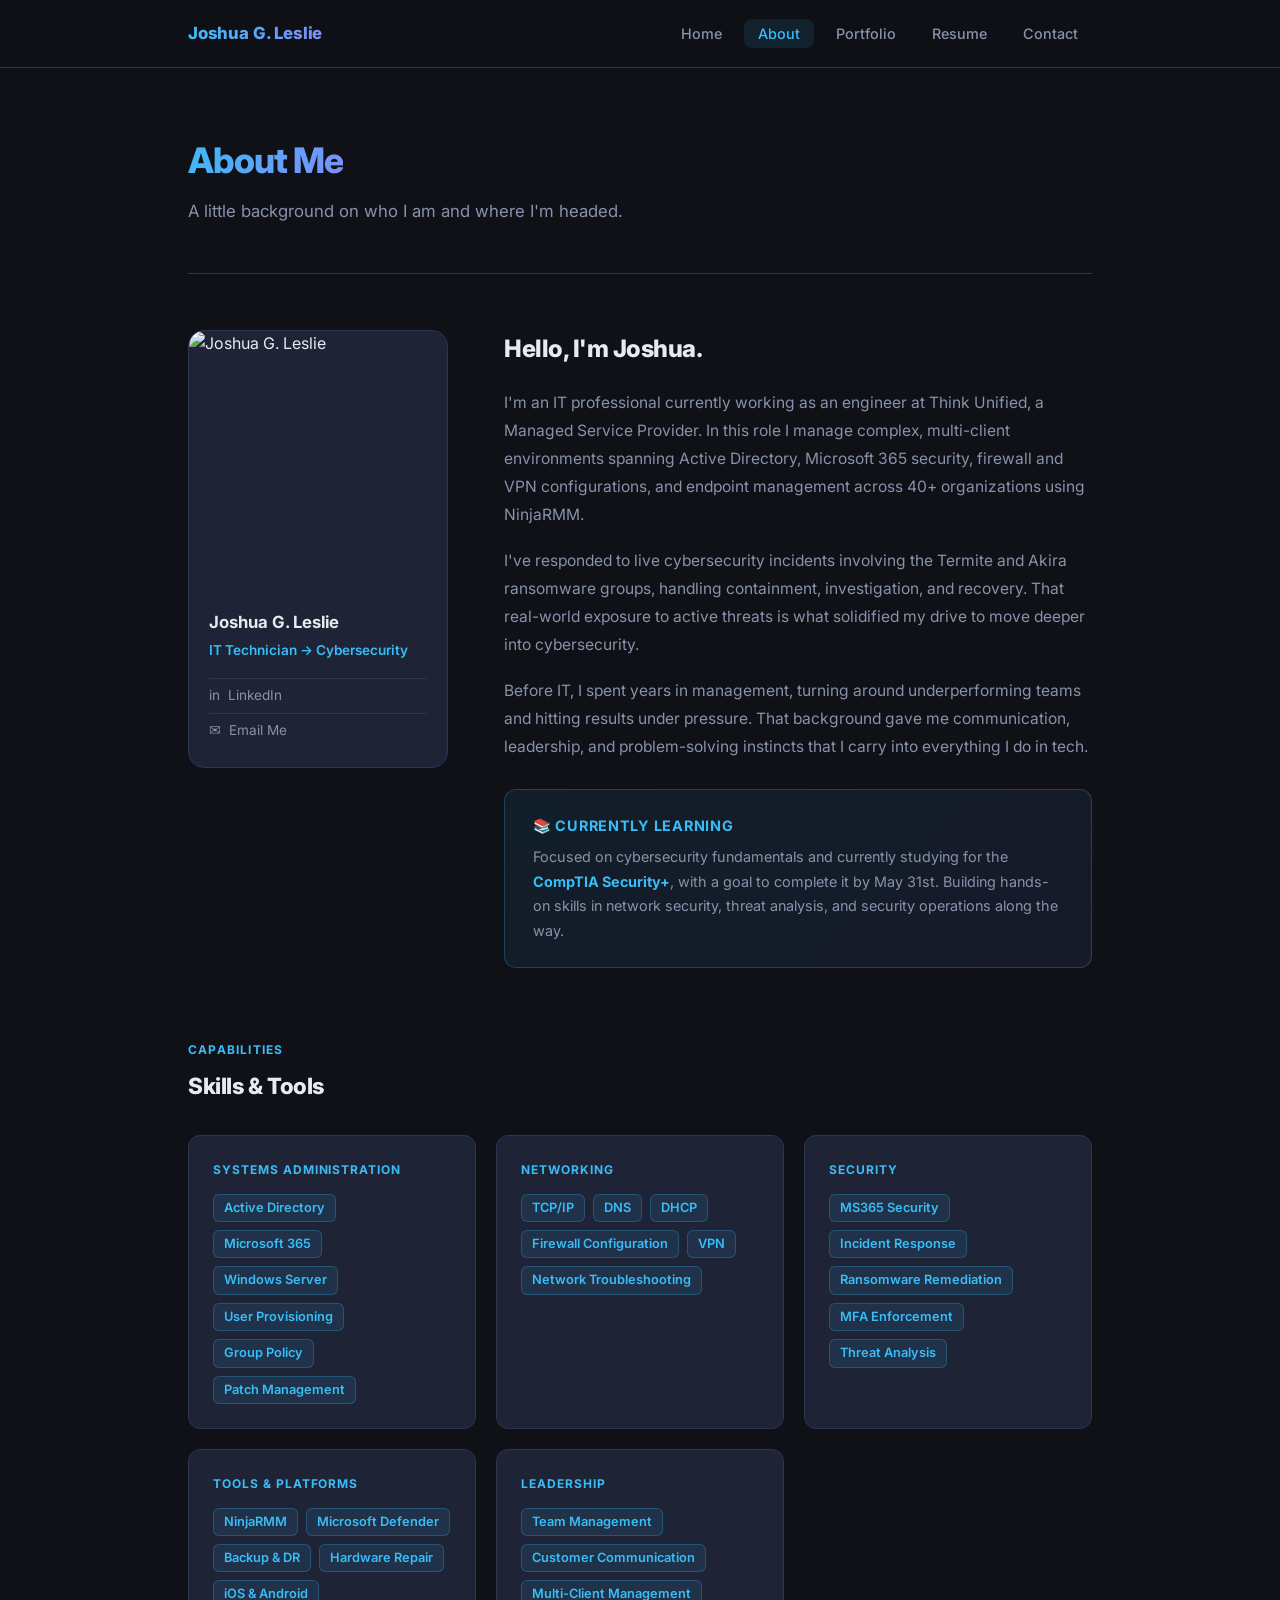
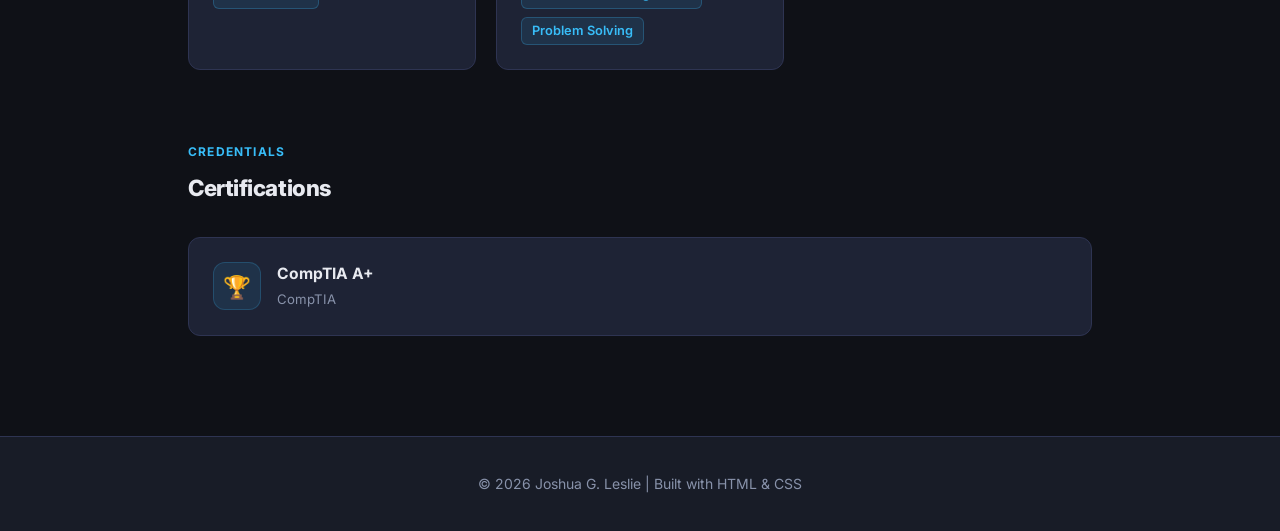
==== about.html @ e8332c3a "Add files via upload" ====
<!DOCTYPE html>
<html lang="en">
<head>
  <meta charset="UTF-8" />
  <meta name="viewport" content="width=device-width, initial-scale=1.0" />
  <title>About | Joshua G. Leslie</title>
  <link rel="stylesheet" href="style.css" />
  <style>
    /* ============================================
       ABOUT PAGE STYLES
       ============================================ */

    .about-grid {
      display: grid;
      grid-template-columns: 260px 1fr;
      gap: 56px;
      align-items: start;
      margin-bottom: 72px;
    }

    /* --- Profile card --- */
    .profile-card {
      background: var(--surface);
      border: 1px solid var(--border);
      border-radius: 16px;
      overflow: hidden;
      position: sticky;
      top: calc(var(--nav-height) + 24px);
    }

    .profile-card img {
      width: 100%;
      aspect-ratio: 1 / 1;
      object-fit: cover;
    }

    .profile-card-body {
      padding: 20px;
    }

    .profile-card-body h2 {
      font-size: 1.05rem;
      font-weight: 700;
      margin-bottom: 4px;
    }

    .profile-card-body .title {
      font-size: 0.85rem;
      color: var(--accent);
      font-weight: 600;
      margin-bottom: 16px;
    }

    .profile-social a {
      display: flex;
      align-items: center;
      gap: 8px;
      font-size: 0.85rem;
      color: var(--text-muted);
      padding: 6px 0;
      transition: color 0.2s;
      border-top: 1px solid var(--border);
    }

    .profile-social a:hover { color: var(--accent); }

    /* --- Bio section --- */
    .bio h2 {
      font-size: 1.5rem;
      font-weight: 800;
      letter-spacing: -0.02em;
      margin-bottom: 20px;
    }

    .bio p {
      color: var(--text-muted);
      margin-bottom: 18px;
      line-height: 1.8;
      font-size: 0.975rem;
    }

    /* --- Learning banner --- */
    .learning-banner {
      background: linear-gradient(135deg, rgba(56, 189, 248, 0.08) 0%, rgba(129, 140, 248, 0.08) 100%);
      border: 1px solid rgba(56, 189, 248, 0.25);
      border-radius: 12px;
      padding: 24px 28px;
      margin-top: 28px;
    }

    .learning-banner h3 {
      font-size: 0.9rem;
      font-weight: 700;
      color: var(--accent);
      margin-bottom: 8px;
      text-transform: uppercase;
      letter-spacing: 0.05em;
    }

    .learning-banner p {
      color: var(--text-muted);
      font-size: 0.9rem;
      margin: 0;
      line-height: 1.7;
    }

    /* --- Skills section --- */
    .skills-section {
      margin-bottom: 72px;
    }

    .skills-section-header {
      margin-bottom: 32px;
    }

    .skills-section-header h2 {
      font-size: 1.4rem;
      font-weight: 800;
      letter-spacing: -0.02em;
    }

    .skills-grid {
      display: grid;
      grid-template-columns: repeat(auto-fit, minmax(220px, 1fr));
      gap: 20px;
    }

    .skill-group {
      background: var(--surface);
      border: 1px solid var(--border);
      border-radius: var(--radius);
      padding: 24px;
      transition: border-color 0.2s;
    }

    .skill-group:hover {
      border-color: rgba(56, 189, 248, 0.4);
    }

    .skill-group h3 {
      font-size: 0.75rem;
      font-weight: 700;
      text-transform: uppercase;
      letter-spacing: 0.08em;
      color: var(--accent);
      margin-bottom: 14px;
    }

    .skill-tags {
      display: flex;
      flex-wrap: wrap;
      gap: 8px;
    }

    @media (max-width: 768px) {
      .about-grid {
        grid-template-columns: 1fr;
        gap: 36px;
      }
      .profile-card {
        position: static;
        max-width: 280px;
        margin: 0 auto;
      }
    }
  </style>
</head>
<body>

  <!-- ===== Navigation ===== -->
  <nav>
    <div class="nav-inner">
      <a href="index.html" class="nav-logo">Joshua G. Leslie</a>
      <button class="nav-toggle" aria-label="Toggle menu">
        <span></span><span></span><span></span>
      </button>
      <ul class="nav-links">
        <li><a href="index.html">Home</a></li>
        <li><a href="about.html" class="active">About</a></li>
        <li><a href="portfolio.html">Portfolio</a></li>
        <li><a href="resume.html">Resume</a></li>
        <li><a href="contact.html">Contact</a></li>
      </ul>
    </div>
  </nav>

  <main>
    <div class="container">

      <div class="page-header">
        <h1>About Me</h1>
        <p>A little background on who I am and where I'm headed.</p>
      </div>

      <div class="about-grid">

        <!-- Profile Card -->
        <aside>
          <div class="profile-card">
            <img src="images/profile.jpg" alt="Joshua G. Leslie" />
            <div class="profile-card-body">
              <h2>Joshua G. Leslie</h2>
              <div class="title">IT Technician → Cybersecurity</div>
              <div class="profile-social">
                <a href="https://www.linkedin.com/in/joshua-leslie-5a64512b7/" target="_blank" rel="noopener">
                  <span>in</span> LinkedIn
                </a>
                <a href="mailto:Joshualeslie2024@gmail.com">
                  <span>&#9993;</span> Email Me
                </a>
              </div>
            </div>
          </div>
        </aside>

        <!-- Bio -->
        <div class="bio">
          <h2>Hello, I'm Joshua.</h2>
          <p>
            I'm an IT professional currently working as an engineer at Think Unified,
            a Managed Service Provider. In this role I manage complex, multi-client
            environments spanning Active Directory, Microsoft 365 security, firewall
            and VPN configurations, and endpoint management across 40+ organizations
            using NinjaRMM.
          </p>
          <p>
            I've responded to live cybersecurity incidents involving the Termite and
            Akira ransomware groups, handling containment, investigation, and recovery.
            That real-world exposure to active threats is what solidified my drive to
            move deeper into cybersecurity.
          </p>
          <p>
            Before IT, I spent years in management, turning around underperforming
            teams and hitting results under pressure. That background gave me
            communication, leadership, and problem-solving instincts that I carry
            into everything I do in tech.
          </p>

          <div class="learning-banner">
            <h3>&#128218; Currently Learning</h3>
            <p>
              Focused on cybersecurity fundamentals and currently studying for the
              <strong style="color:var(--accent);">CompTIA Security+</strong>,
              with a goal to complete it by May 31st. Building hands-on skills in
              network security, threat analysis, and security operations along the way.
            </p>
          </div>
        </div>

      </div>

      <!-- Skills -->
      <div class="skills-section">
        <div class="skills-section-header">
          <p class="section-label" style="font-size:0.75rem; font-weight:700; letter-spacing:0.1em; text-transform:uppercase; color:var(--accent); margin-bottom:8px;">Capabilities</p>
          <h2>Skills &amp; Tools</h2>
        </div>
        <div class="skills-grid">
          <div class="skill-group">
            <h3>Systems Administration</h3>
            <div class="skill-tags">
              <span class="tag">Active Directory</span>
              <span class="tag">Microsoft 365</span>
              <span class="tag">Windows Server</span>
              <span class="tag">User Provisioning</span>
              <span class="tag">Group Policy</span>
              <span class="tag">Patch Management</span>
            </div>
          </div>
          <div class="skill-group">
            <h3>Networking</h3>
            <div class="skill-tags">
              <span class="tag">TCP/IP</span>
              <span class="tag">DNS</span>
              <span class="tag">DHCP</span>
              <span class="tag">Firewall Configuration</span>
              <span class="tag">VPN</span>
              <span class="tag">Network Troubleshooting</span>
            </div>
          </div>
          <div class="skill-group">
            <h3>Security</h3>
            <div class="skill-tags">
              <span class="tag">MS365 Security</span>
              <span class="tag">Incident Response</span>
              <span class="tag">Ransomware Remediation</span>
              <span class="tag">MFA Enforcement</span>
              <span class="tag">Threat Analysis</span>
            </div>
          </div>
          <div class="skill-group">
            <h3>Tools &amp; Platforms</h3>
            <div class="skill-tags">
              <span class="tag">NinjaRMM</span>
              <span class="tag">Microsoft Defender</span>
              <span class="tag">Backup &amp; DR</span>
              <span class="tag">Hardware Repair</span>
              <span class="tag">iOS &amp; Android</span>
            </div>
          </div>
          <div class="skill-group">
            <h3>Leadership</h3>
            <div class="skill-tags">
              <span class="tag">Team Management</span>
              <span class="tag">Customer Communication</span>
              <span class="tag">Multi-Client Management</span>
              <span class="tag">Problem Solving</span>
            </div>
          </div>
        </div>
      </div>

      <!-- Certifications -->
      <div class="skills-section">
        <div class="skills-section-header">
          <p class="section-label" style="font-size:0.75rem; font-weight:700; letter-spacing:0.1em; text-transform:uppercase; color:var(--accent); margin-bottom:8px;">Credentials</p>
          <h2>Certifications</h2>
        </div>
        <div class="skills-grid">

          <!-- CompTIA A+ -->
          <div class="skill-group" style="display:flex; align-items:center; gap:16px;">
            <div style="width:48px; height:48px; border-radius:12px; background:rgba(56,189,248,0.1); border:1px solid rgba(56,189,248,0.2); display:flex; align-items:center; justify-content:center; font-size:1.4rem; flex-shrink:0;">&#127942;</div>
            <div>
              <div style="font-weight:700; font-size:0.975rem;">CompTIA A+</div>
              <div style="font-size:0.825rem; color:var(--text-muted); margin-top:2px;">CompTIA</div>
            </div>
          </div>

          <!-- Add more certifications here as you earn them - copy the block above -->

        </div>
      </div>

    </div>
  </main>

  <footer>
    <p>&copy; 2026 Joshua G. Leslie | Built with HTML &amp; CSS</p>
  </footer>

  <script src="nav.js"></script>
</body>
</html>
---- style.css ----
/* ============================================
   style.css — Shared styles for all pages
   ============================================ */

/* --- Google Fonts --- */
@import url('https://fonts.googleapis.com/css2?family=Inter:wght@400;500;600;700;800&display=swap');

/* --- CSS Variables --- */
:root {
  --bg:           #0f1117;
  --bg-secondary: #181c27;
  --surface:      #1e2335;
  --surface-2:    #252a3d;
  --border:       #2e3452;
  --text:         #e8eaf0;
  --text-muted:   #8892aa;
  --accent:       #38bdf8;
  --accent-dark:  #0ea5e9;
  --accent-glow:  rgba(56, 189, 248, 0.25);
  --gradient:     linear-gradient(135deg, #38bdf8 0%, #818cf8 100%);
  --nav-height:   68px;
  --radius:       12px;
  --shadow:       0 4px 24px rgba(0, 0, 0, 0.4);
  --shadow-lg:    0 8px 40px rgba(0, 0, 0, 0.5);
}

/* --- Reset & Base --- */
*, *::before, *::after {
  box-sizing: border-box;
  margin: 0;
  padding: 0;
}

html { scroll-behavior: smooth; }

body {
  font-family: 'Inter', -apple-system, BlinkMacSystemFont, sans-serif;
  background-color: var(--bg);
  color: var(--text);
  line-height: 1.6;
  font-size: 16px;
}

a {
  color: var(--accent);
  text-decoration: none;
  transition: color 0.2s;
}

a:hover { color: #7dd3fc; text-decoration: none; }

img { max-width: 100%; display: block; }

/* --- Layout --- */
.container {
  max-width: 960px;
  margin: 0 auto;
  padding: 0 28px;
}

/* ============================================
   NAVIGATION
   ============================================ */
nav {
  height: var(--nav-height);
  position: sticky;
  top: 0;
  z-index: 100;
  background: rgba(15, 17, 23, 0.75);
  backdrop-filter: blur(16px);
  -webkit-backdrop-filter: blur(16px);
  border-bottom: 1px solid var(--border);
}

.nav-inner {
  max-width: 960px;
  margin: 0 auto;
  padding: 0 28px;
  height: 100%;
  display: flex;
  align-items: center;
  justify-content: space-between;
}

.nav-logo {
  font-weight: 800;
  font-size: 1.05rem;
  background: var(--gradient);
  -webkit-background-clip: text;
  -webkit-text-fill-color: transparent;
  background-clip: text;
  text-decoration: none;
  letter-spacing: -0.01em;
}

.nav-links {
  list-style: none;
  display: flex;
  gap: 8px;
}

.nav-links a {
  color: var(--text-muted);
  font-size: 0.9rem;
  font-weight: 500;
  text-decoration: none;
  padding: 6px 14px;
  border-radius: 8px;
  transition: all 0.2s;
}

.nav-links a:hover {
  color: var(--text);
  background-color: var(--surface);
}

.nav-links a.active {
  color: var(--accent);
  background-color: rgba(56, 189, 248, 0.1);
}

.nav-toggle {
  display: none;
  background: none;
  border: none;
  cursor: pointer;
  flex-direction: column;
  gap: 5px;
  padding: 4px;
}

.nav-toggle span {
  display: block;
  width: 24px;
  height: 2px;
  background-color: var(--text);
  transition: all 0.3s;
  border-radius: 2px;
}

/* ============================================
   PAGE HEADER (inner pages)
   ============================================ */
.page-header {
  padding: 64px 0 48px;
  border-bottom: 1px solid var(--border);
  margin-bottom: 56px;
}

.page-header h1 {
  font-size: 2.2rem;
  font-weight: 800;
  letter-spacing: -0.03em;
  margin-bottom: 10px;
  background: var(--gradient);
  -webkit-background-clip: text;
  -webkit-text-fill-color: transparent;
  background-clip: text;
  display: inline-block;
}

.page-header p {
  color: var(--text-muted);
  font-size: 1.05rem;
}

/* ============================================
   BUTTONS
   ============================================ */
.btn {
  display: inline-flex;
  align-items: center;
  gap: 8px;
  padding: 12px 26px;
  border-radius: 10px;
  font-size: 0.95rem;
  font-weight: 600;
  cursor: pointer;
  transition: all 0.25s;
  text-decoration: none;
  font-family: inherit;
  border: none;
}

.btn-primary {
  background: var(--gradient);
  color: #fff;
  box-shadow: 0 0 20px var(--accent-glow);
}

.btn-primary:hover {
  transform: translateY(-2px);
  box-shadow: 0 0 32px rgba(56, 189, 248, 0.45);
  color: #fff;
}

.btn-outline {
  background: transparent;
  color: var(--accent);
  border: 1.5px solid var(--border);
}

.btn-outline:hover {
  border-color: var(--accent);
  background: rgba(56, 189, 248, 0.08);
  transform: translateY(-2px);
  color: var(--accent);
}

/* ============================================
   CARDS (shared across pages)
   ============================================ */
.card {
  background: var(--surface);
  border: 1px solid var(--border);
  border-radius: var(--radius);
  transition: all 0.25s;
}

.card:hover {
  border-color: var(--accent);
  box-shadow: 0 0 0 1px var(--accent), var(--shadow);
  transform: translateY(-3px);
}

/* ============================================
   TAGS / BADGES
   ============================================ */
.tag {
  background: rgba(56, 189, 248, 0.1);
  color: var(--accent);
  border: 1px solid rgba(56, 189, 248, 0.25);
  border-radius: 6px;
  padding: 3px 10px;
  font-size: 0.8rem;
  font-weight: 600;
}

/* ============================================
   FOOTER
   ============================================ */
footer {
  border-top: 1px solid var(--border);
  padding: 36px 28px;
  text-align: center;
  color: var(--text-muted);
  font-size: 0.875rem;
  margin-top: 100px;
  background: var(--bg-secondary);
}

footer a {
  color: var(--text-muted);
  transition: color 0.2s;
}

footer a:hover { color: var(--accent); }

/* ============================================
   RESPONSIVE
   ============================================ */
@media (max-width: 640px) {
  .nav-toggle { display: flex; }

  .nav-links {
    display: none;
    position: absolute;
    top: var(--nav-height);
    left: 0;
    right: 0;
    background: var(--bg-secondary);
    border-bottom: 1px solid var(--border);
    flex-direction: column;
    gap: 0;
    padding: 8px 12px 16px;
  }

  .nav-links.open { display: flex; }

  .nav-links li a { display: block; padding: 10px 14px; }

  .page-header h1 { font-size: 1.75rem; }
}
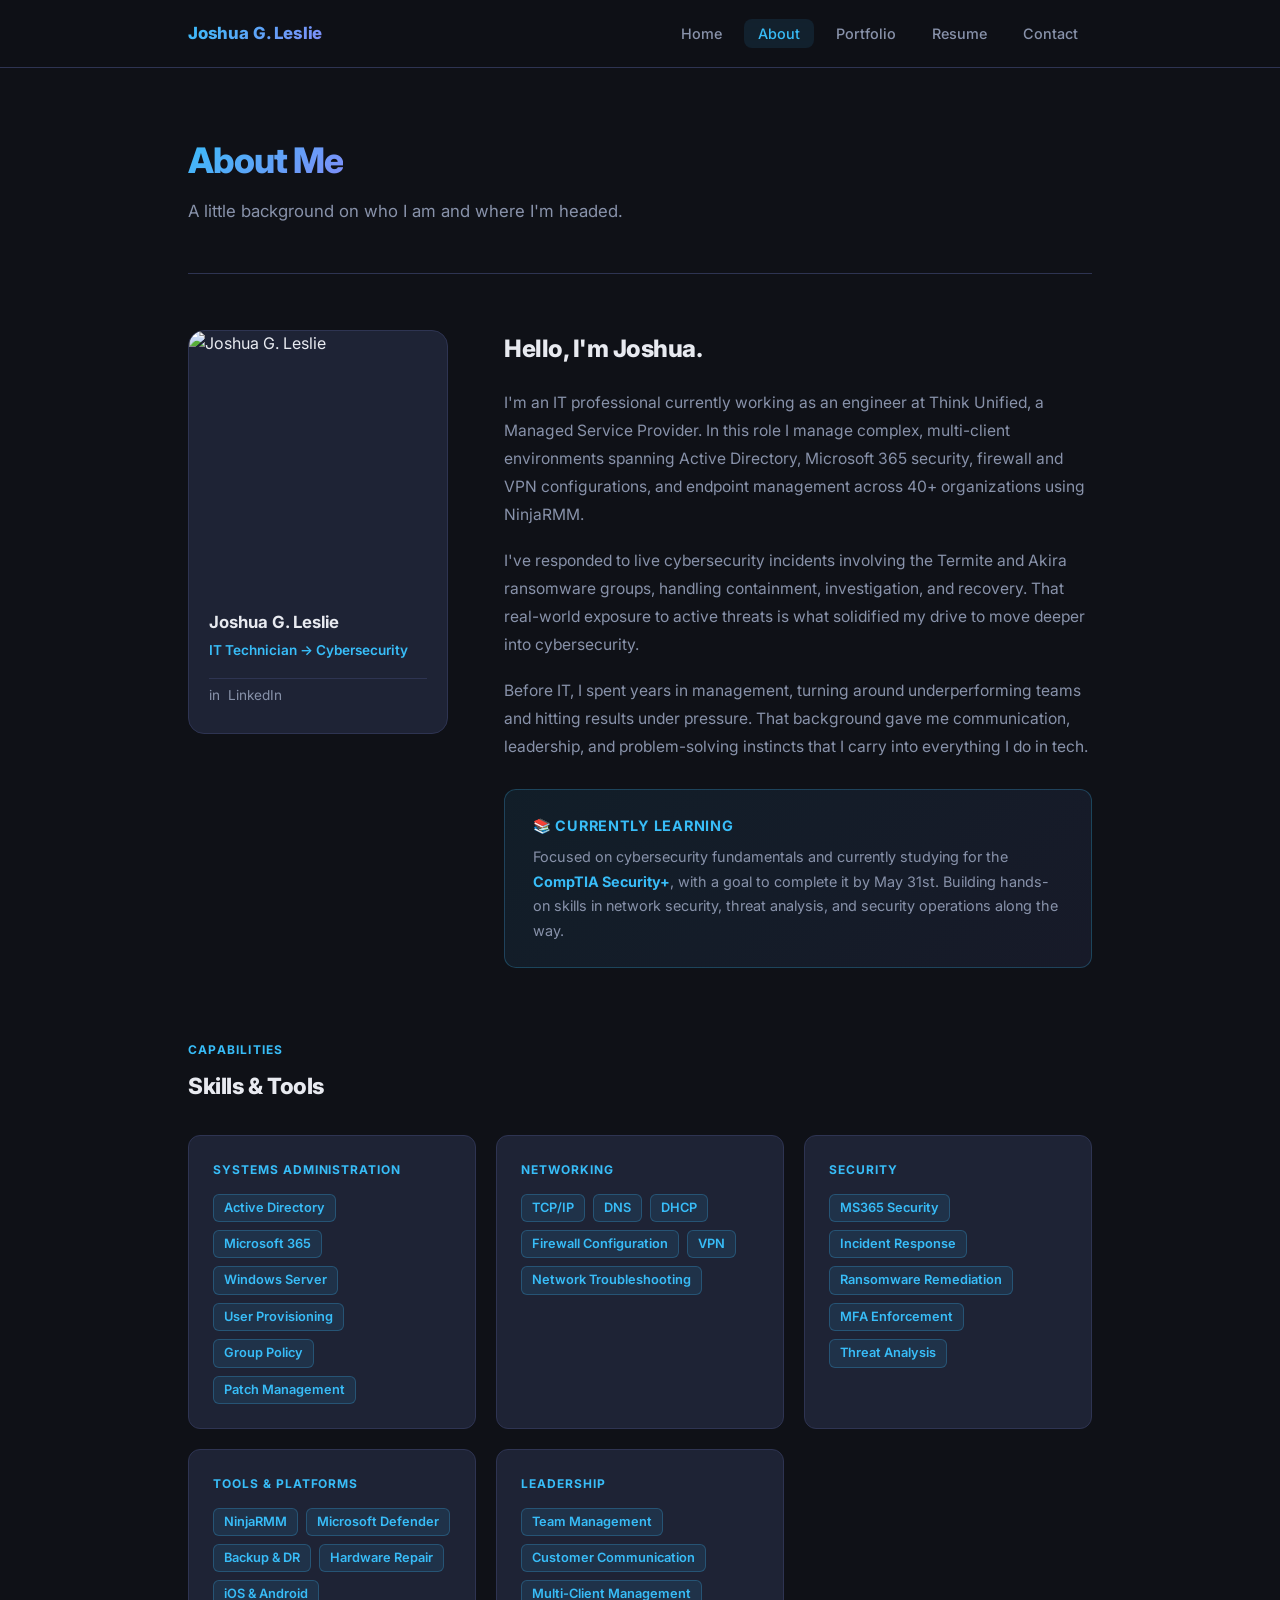
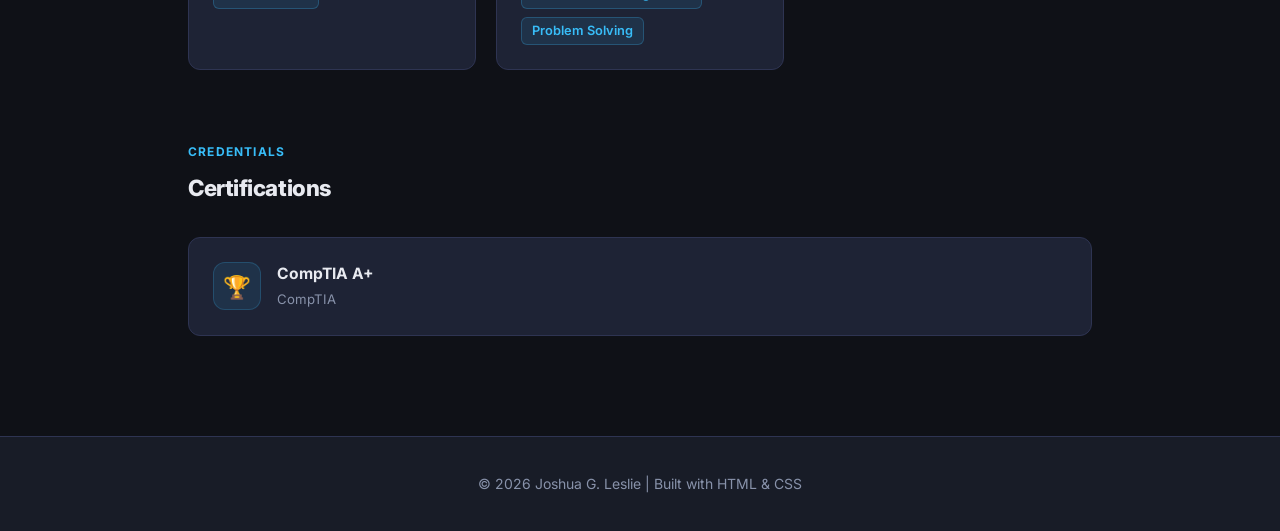
==== commit e5e780f9: "Update about.html Removed Email Field" ====
--- a/about.html
+++ b/about.html
@@ -204,9 +204,6 @@
               <div class="profile-social">
                 <a href="https://www.linkedin.com/in/joshua-leslie-5a64512b7/" target="_blank" rel="noopener">
                   <span>in</span> LinkedIn
-                </a>
-                <a href="mailto:Joshualeslie2024@gmail.com">
-                  <span>&#9993;</span> Email Me
                 </a>
               </div>
             </div>
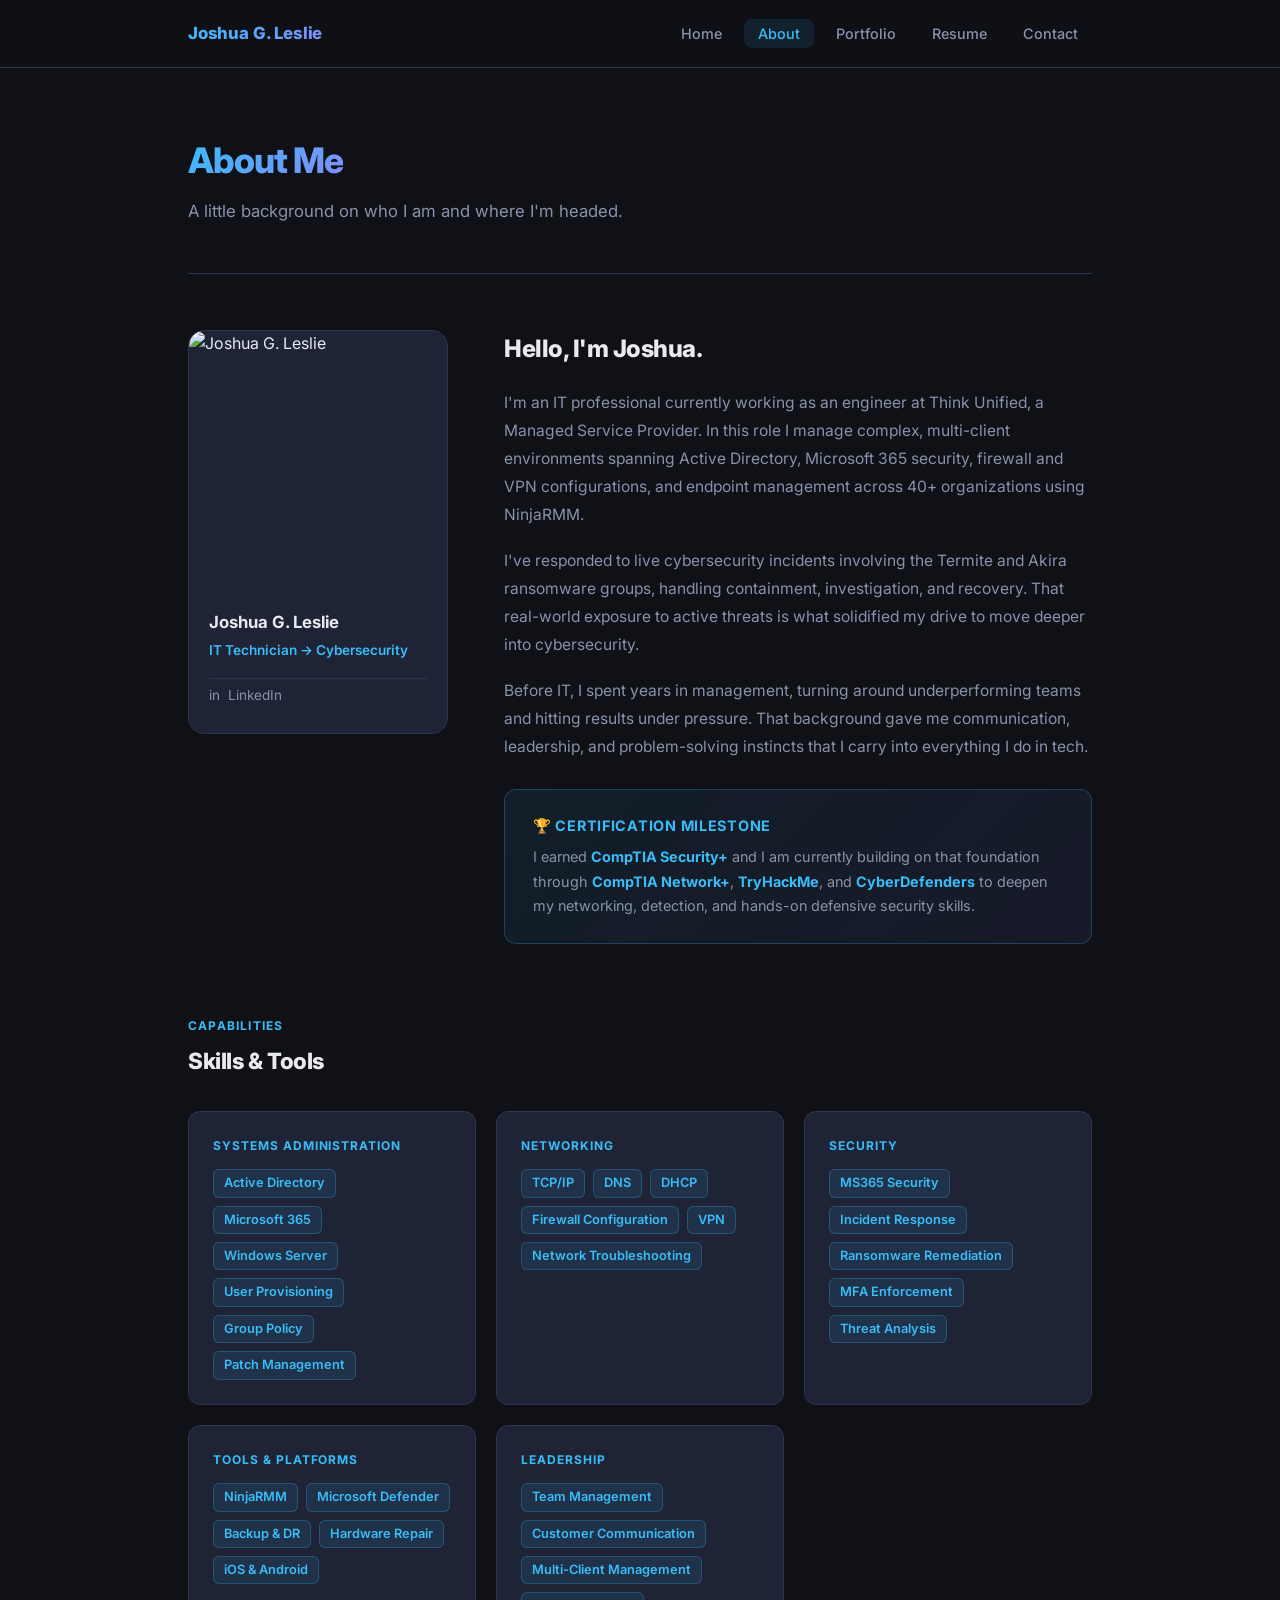
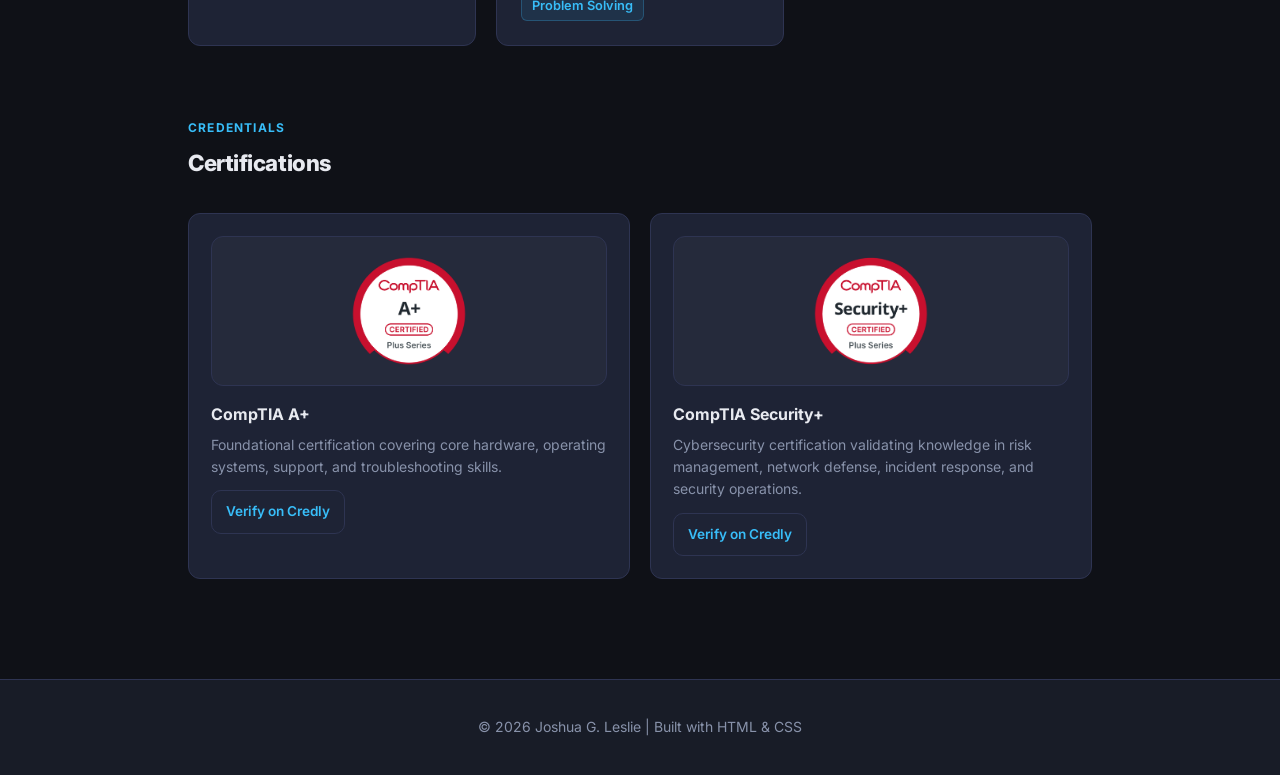
==== commit 38aa6e23: "Add CompTIA certification badges and verification links" ====
--- a/about.html
+++ b/about.html
@@ -125,6 +125,12 @@
       gap: 20px;
     }
 
+    .cert-grid {
+      display: grid;
+      grid-template-columns: repeat(auto-fit, minmax(260px, 1fr));
+      gap: 20px;
+    }
+
     .skill-group {
       background: var(--surface);
       border: 1px solid var(--border);
@@ -150,6 +156,74 @@
       display: flex;
       flex-wrap: wrap;
       gap: 8px;
+    }
+
+    .cert-card {
+      background: var(--surface);
+      border: 1px solid var(--border);
+      border-radius: var(--radius);
+      padding: 22px;
+      display: flex;
+      flex-direction: column;
+      gap: 16px;
+      transition: border-color 0.2s, transform 0.2s, box-shadow 0.2s;
+    }
+
+    .cert-card:hover {
+      border-color: rgba(56, 189, 248, 0.4);
+      transform: translateY(-2px);
+      box-shadow: var(--shadow);
+    }
+
+    .cert-badge-wrap {
+      background: rgba(255, 255, 255, 0.03);
+      border: 1px solid var(--border);
+      border-radius: 12px;
+      padding: 12px;
+      min-height: 150px;
+      display: flex;
+      align-items: center;
+      justify-content: center;
+    }
+
+    .cert-badge-wrap img {
+      max-width: 100%;
+      max-height: 124px;
+      width: auto;
+      height: auto;
+      object-fit: contain;
+    }
+
+    .cert-meta h3 {
+      font-size: 1rem;
+      font-weight: 700;
+      margin-bottom: 6px;
+    }
+
+    .cert-meta p {
+      color: var(--text-muted);
+      font-size: 0.875rem;
+      line-height: 1.6;
+      margin-bottom: 12px;
+    }
+
+    .cert-link {
+      display: inline-flex;
+      align-items: center;
+      justify-content: center;
+      padding: 10px 14px;
+      border-radius: 10px;
+      border: 1px solid var(--border);
+      color: var(--accent);
+      font-size: 0.85rem;
+      font-weight: 600;
+      transition: all 0.2s;
+    }
+
+    .cert-link:hover {
+      border-color: var(--accent);
+      background: rgba(56, 189, 248, 0.08);
+      color: var(--accent);
     }
 
     @media (max-width: 768px) {
@@ -234,12 +308,14 @@
           </p>
 
           <div class="learning-banner">
-            <h3>&#128218; Currently Learning</h3>
+            <h3>&#127942; Certification Milestone</h3>
             <p>
-              Focused on cybersecurity fundamentals and currently studying for the
-              <strong style="color:var(--accent);">CompTIA Security+</strong>,
-              with a goal to complete it by May 31st. Building hands-on skills in
-              network security, threat analysis, and security operations along the way.
+              I earned <strong style="color:var(--accent);">CompTIA Security+</strong>
+              and I am currently building on that foundation through
+              <strong style="color:var(--accent);">CompTIA Network+</strong>,
+              <strong style="color:var(--accent);">TryHackMe</strong>, and
+              <strong style="color:var(--accent);">CyberDefenders</strong> to deepen
+              my networking, detection, and hands-on defensive security skills.
             </p>
           </div>
         </div>
@@ -313,19 +389,28 @@
           <p class="section-label" style="font-size:0.75rem; font-weight:700; letter-spacing:0.1em; text-transform:uppercase; color:var(--accent); margin-bottom:8px;">Credentials</p>
           <h2>Certifications</h2>
         </div>
-        <div class="skills-grid">
-
-          <!-- CompTIA A+ -->
-          <div class="skill-group" style="display:flex; align-items:center; gap:16px;">
-            <div style="width:48px; height:48px; border-radius:12px; background:rgba(56,189,248,0.1); border:1px solid rgba(56,189,248,0.2); display:flex; align-items:center; justify-content:center; font-size:1.4rem; flex-shrink:0;">&#127942;</div>
-            <div>
-              <div style="font-weight:700; font-size:0.975rem;">CompTIA A+</div>
-              <div style="font-size:0.825rem; color:var(--text-muted); margin-top:2px;">CompTIA</div>
-            </div>
-          </div>
-
-          <!-- Add more certifications here as you earn them - copy the block above -->
-
+        <div class="cert-grid">
+          <article class="cert-card">
+            <div class="cert-badge-wrap">
+              <img src="Images/A+-png.png" alt="CompTIA A+ badge" />
+            </div>
+            <div class="cert-meta">
+              <h3>CompTIA A+</h3>
+              <p>Foundational certification covering core hardware, operating systems, support, and troubleshooting skills.</p>
+              <a class="cert-link" href="https://www.credly.com/badges/657bdbce-3f42-4681-8925-d46012a87fc5" target="_blank" rel="noopener noreferrer">Verify on Credly</a>
+            </div>
+          </article>
+
+          <article class="cert-card">
+            <div class="cert-badge-wrap">
+              <img src="Images/Security+-png.png" alt="CompTIA Security+ badge" />
+            </div>
+            <div class="cert-meta">
+              <h3>CompTIA Security+</h3>
+              <p>Cybersecurity certification validating knowledge in risk management, network defense, incident response, and security operations.</p>
+              <a class="cert-link" href="https://www.credly.com/badges/5701067d-7e8d-4127-8303-51f2b04e77c2" target="_blank" rel="noopener noreferrer">Verify on Credly</a>
+            </div>
+          </article>
         </div>
       </div>
 
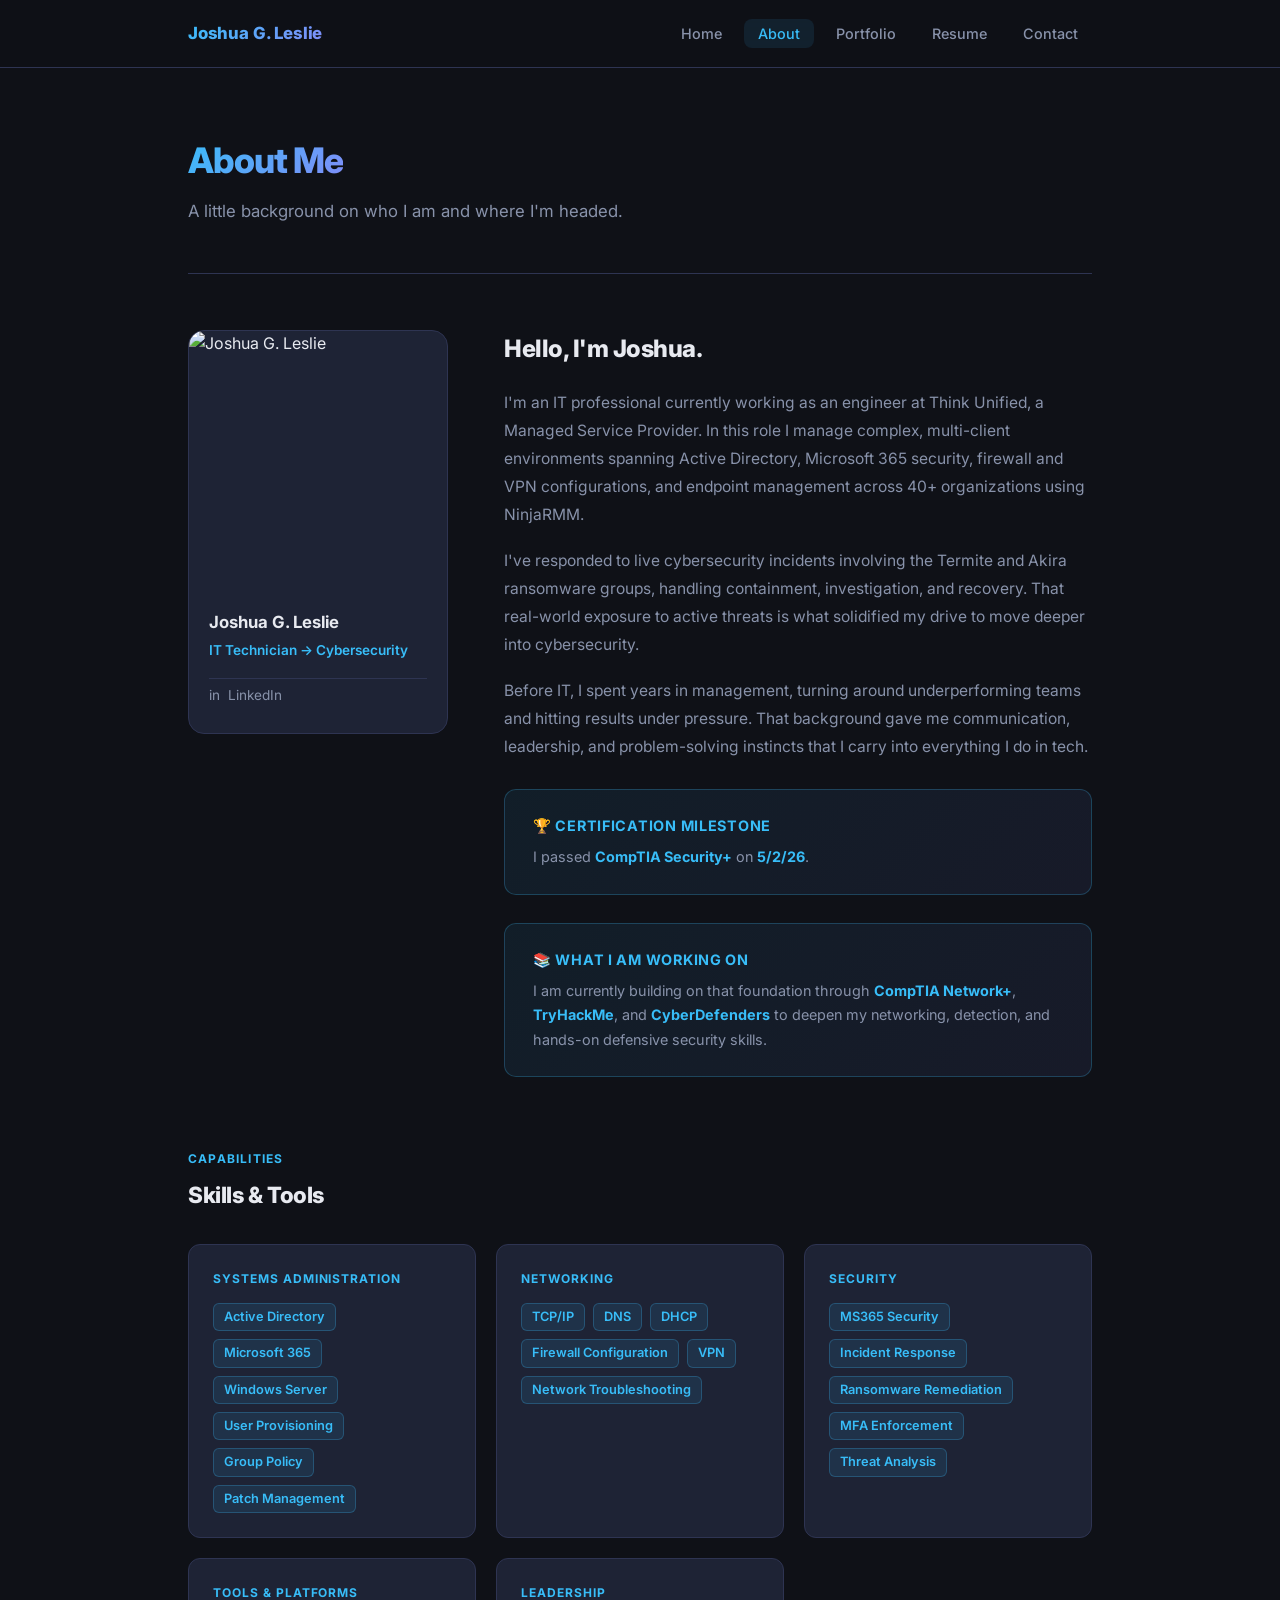
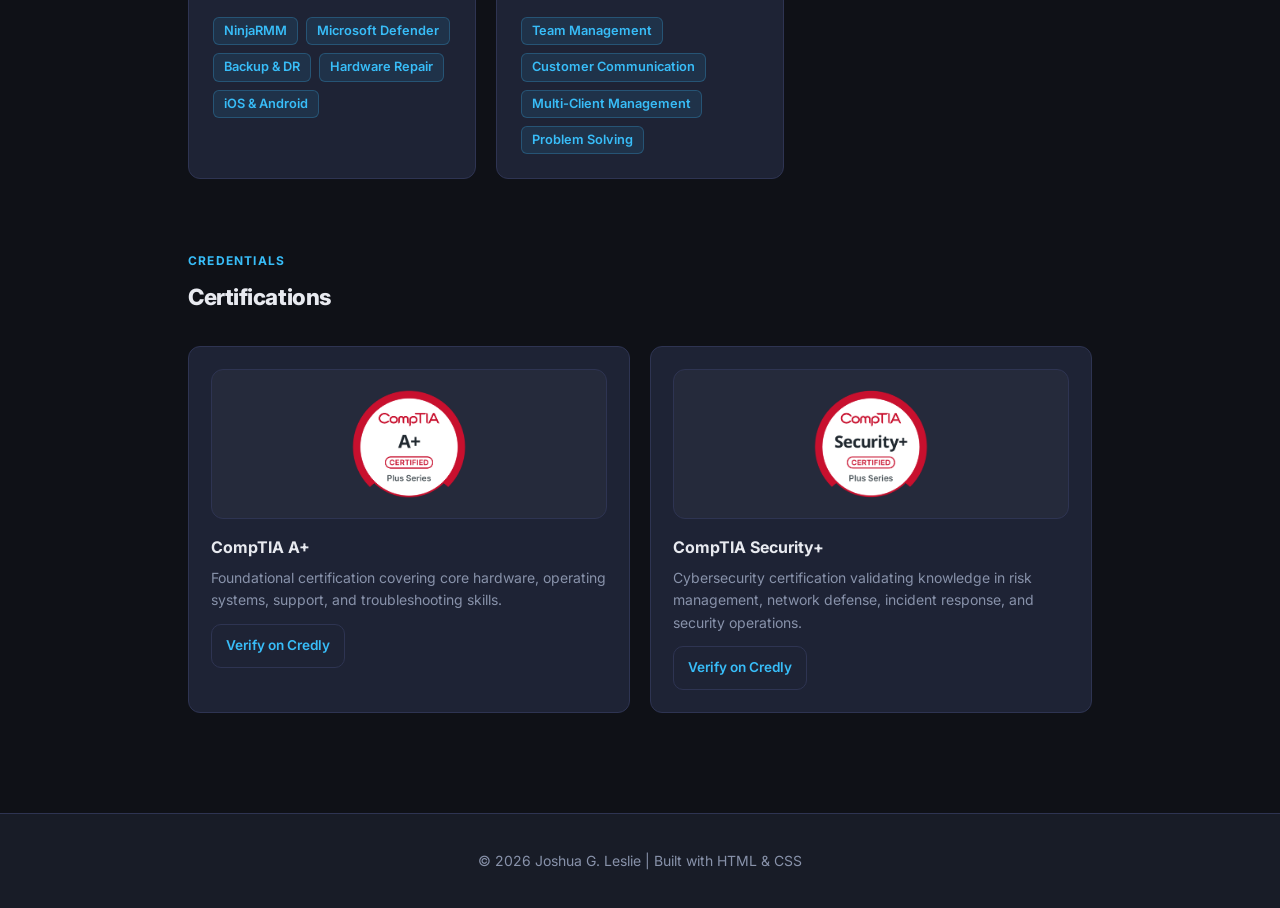
==== commit a9730280: "Refine certification and learning sections" ====
--- a/about.html
+++ b/about.html
@@ -310,8 +310,15 @@
           <div class="learning-banner">
             <h3>&#127942; Certification Milestone</h3>
             <p>
-              I earned <strong style="color:var(--accent);">CompTIA Security+</strong>
-              and I am currently building on that foundation through
+              I passed <strong style="color:var(--accent);">CompTIA Security+</strong>
+              on <strong style="color:var(--accent);">5/2/26</strong>.
+            </p>
+          </div>
+
+          <div class="learning-banner">
+            <h3>&#128218; What I Am Working On</h3>
+            <p>
+              I am currently building on that foundation through
               <strong style="color:var(--accent);">CompTIA Network+</strong>,
               <strong style="color:var(--accent);">TryHackMe</strong>, and
               <strong style="color:var(--accent);">CyberDefenders</strong> to deepen
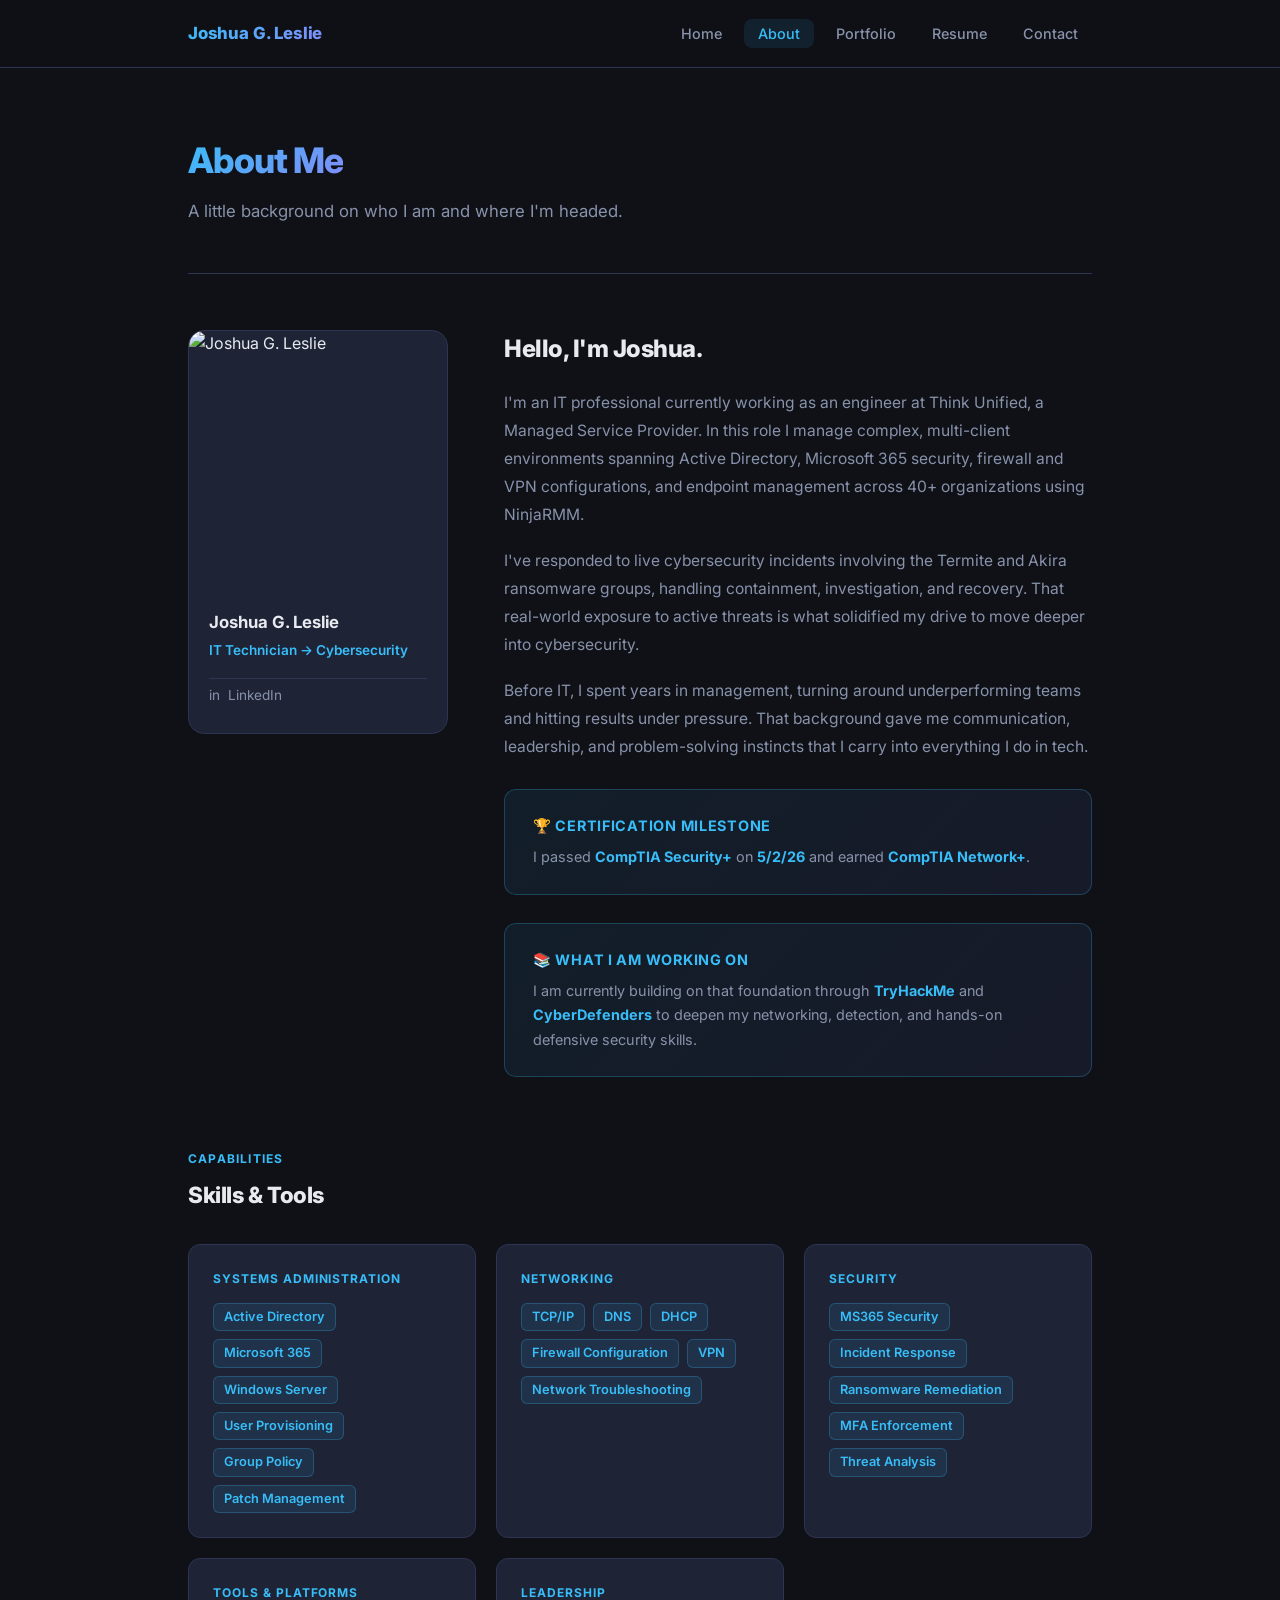
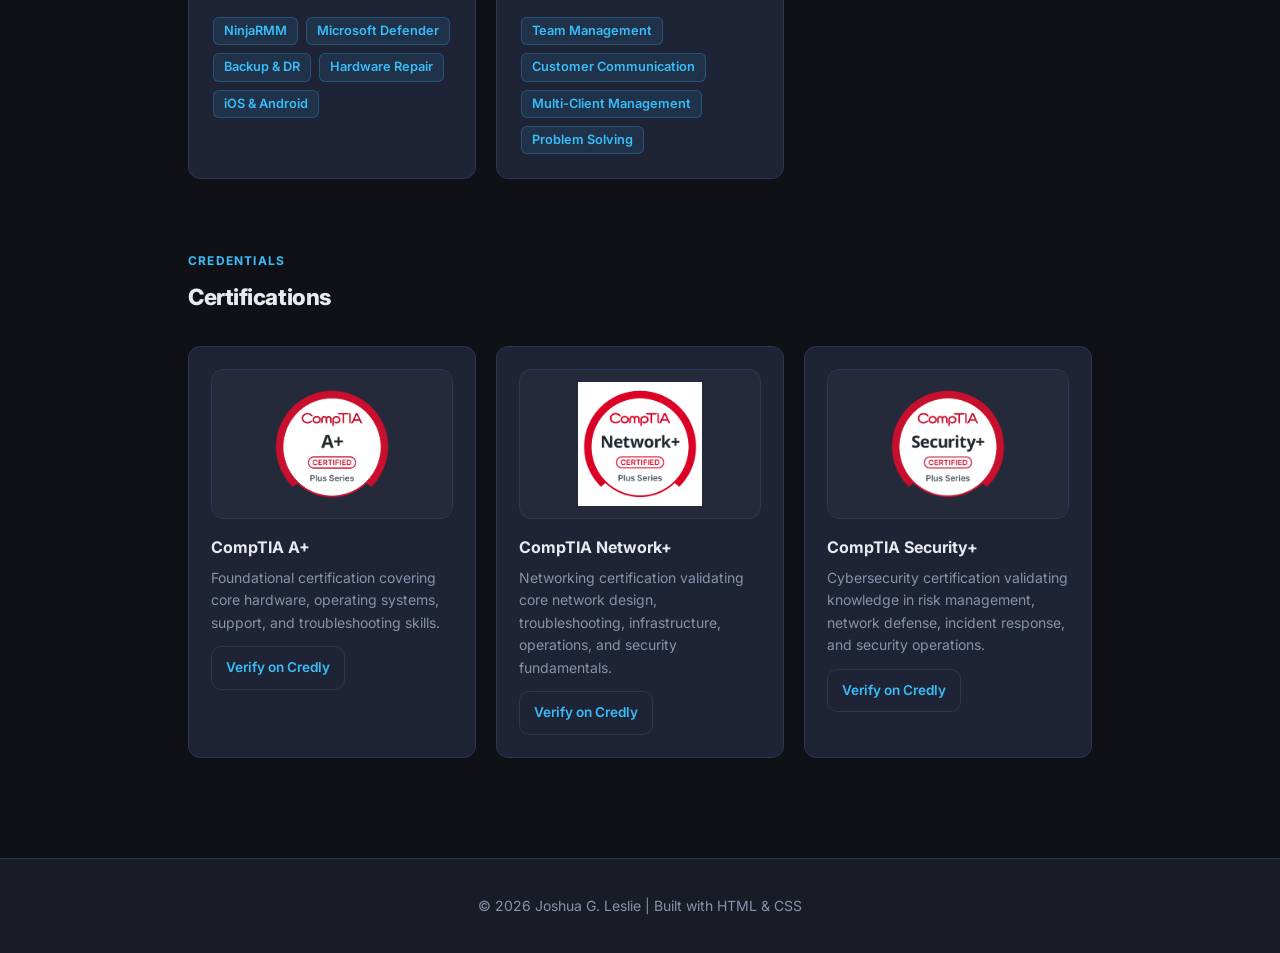
==== commit 0b1357eb: "Add CompTIA Network+ to website and resume" ====
--- a/about.html
+++ b/about.html
@@ -311,7 +311,8 @@
             <h3>&#127942; Certification Milestone</h3>
             <p>
               I passed <strong style="color:var(--accent);">CompTIA Security+</strong>
-              on <strong style="color:var(--accent);">5/2/26</strong>.
+              on <strong style="color:var(--accent);">5/2/26</strong> and earned
+              <strong style="color:var(--accent);">CompTIA Network+</strong>.
             </p>
           </div>
 
@@ -319,8 +320,7 @@
             <h3>&#128218; What I Am Working On</h3>
             <p>
               I am currently building on that foundation through
-              <strong style="color:var(--accent);">CompTIA Network+</strong>,
-              <strong style="color:var(--accent);">TryHackMe</strong>, and
+              <strong style="color:var(--accent);">TryHackMe</strong> and
               <strong style="color:var(--accent);">CyberDefenders</strong> to deepen
               my networking, detection, and hands-on defensive security skills.
             </p>
@@ -410,6 +410,17 @@
 
           <article class="cert-card">
             <div class="cert-badge-wrap">
+              <img src="Images/Network+-jpg.jpg" alt="CompTIA Network+ badge" />
+            </div>
+            <div class="cert-meta">
+              <h3>CompTIA Network+</h3>
+              <p>Networking certification validating core network design, troubleshooting, infrastructure, operations, and security fundamentals.</p>
+              <a class="cert-link" href="https://www.credly.com/earner/earned/badge/fc9d90ef-cc52-4a3f-a28b-43d2ee8a2d6d" target="_blank" rel="noopener noreferrer">Verify on Credly</a>
+            </div>
+          </article>
+
+          <article class="cert-card">
+            <div class="cert-badge-wrap">
               <img src="Images/Security+-png.png" alt="CompTIA Security+ badge" />
             </div>
             <div class="cert-meta">
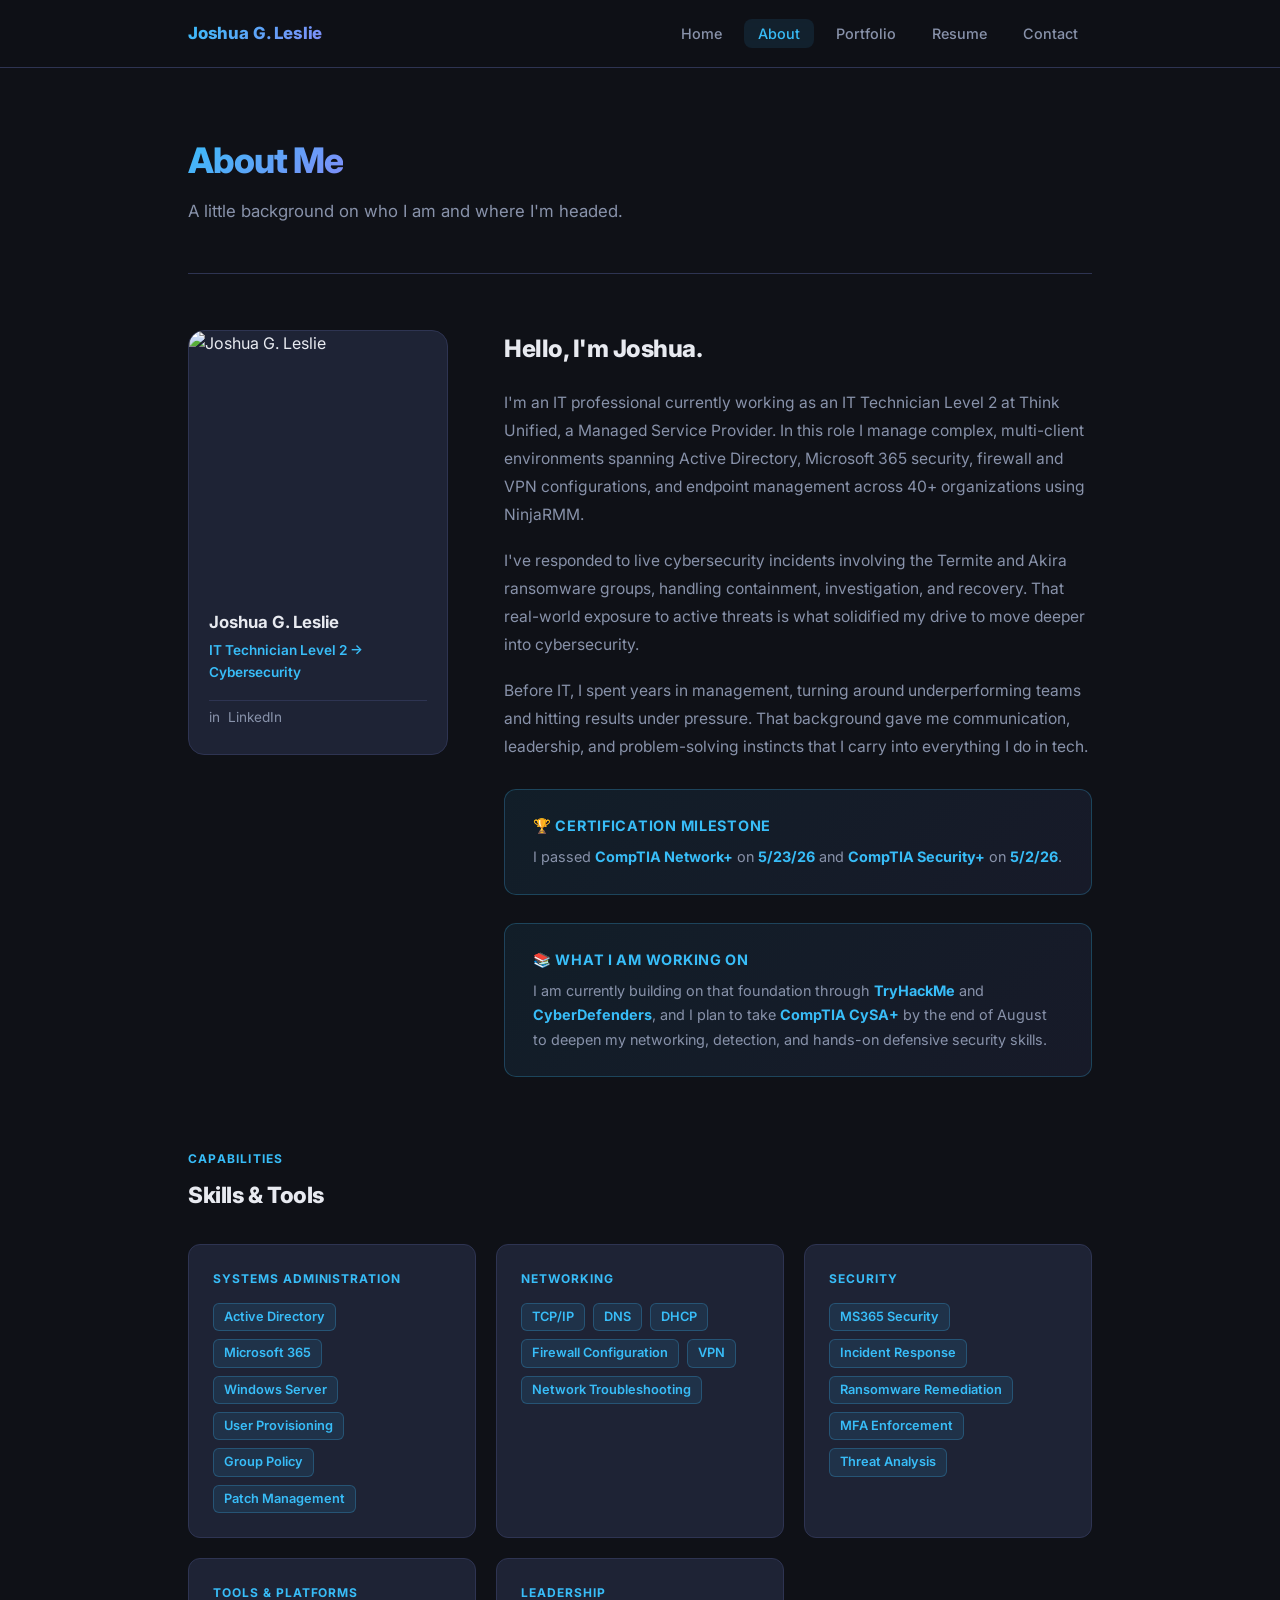
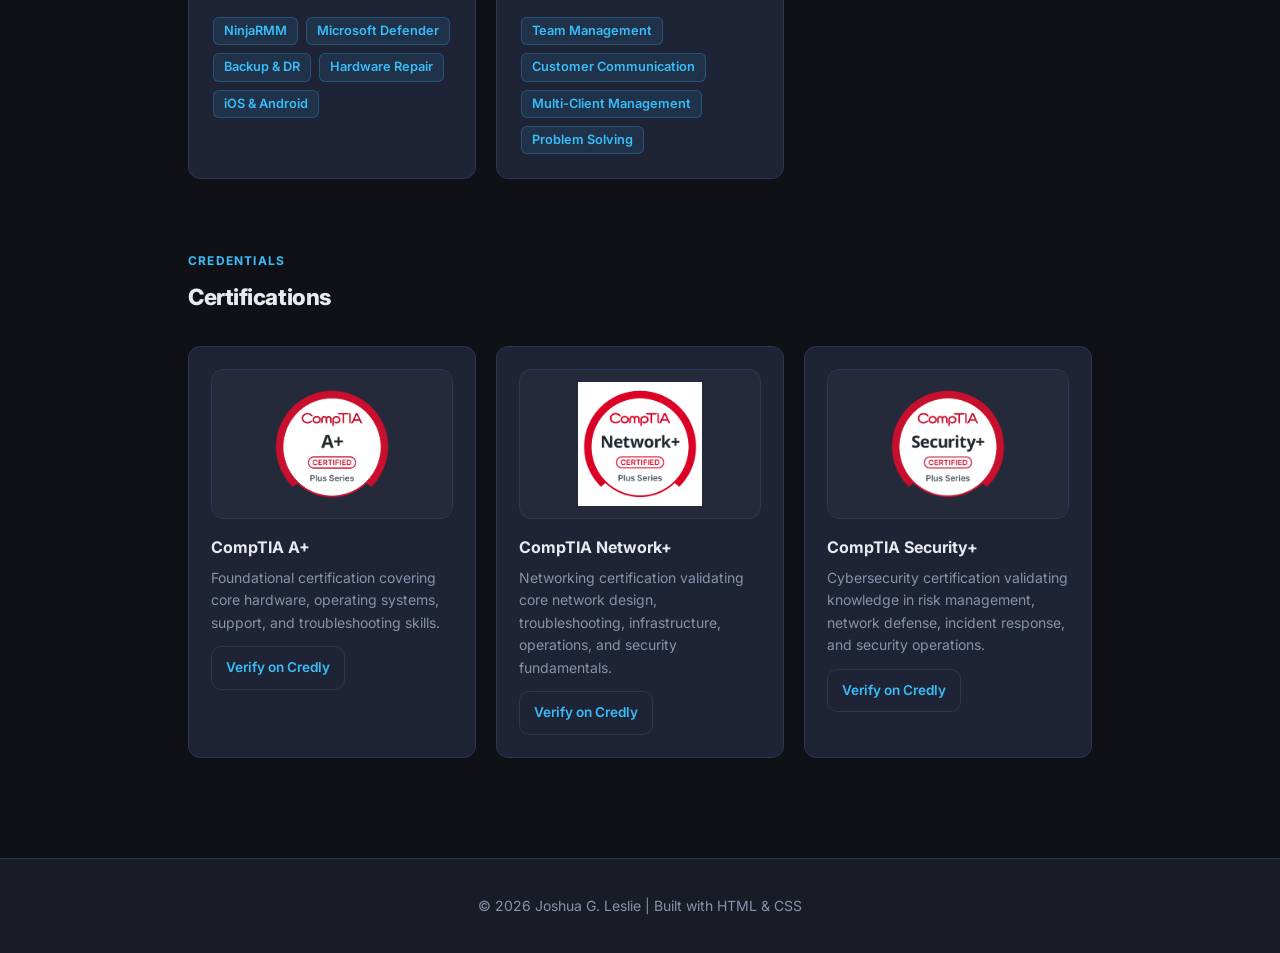
==== commit d9f7790e: "Refine role title and certification milestones" ====
--- a/about.html
+++ b/about.html
@@ -274,7 +274,7 @@
             <img src="images/profile.jpg" alt="Joshua G. Leslie" />
             <div class="profile-card-body">
               <h2>Joshua G. Leslie</h2>
-              <div class="title">IT Technician → Cybersecurity</div>
+              <div class="title">IT Technician Level 2 → Cybersecurity</div>
               <div class="profile-social">
                 <a href="https://www.linkedin.com/in/joshua-leslie-5a64512b7/" target="_blank" rel="noopener">
                   <span>in</span> LinkedIn
@@ -288,7 +288,7 @@
         <div class="bio">
           <h2>Hello, I'm Joshua.</h2>
           <p>
-            I'm an IT professional currently working as an engineer at Think Unified,
+            I'm an IT professional currently working as an IT Technician Level 2 at Think Unified,
             a Managed Service Provider. In this role I manage complex, multi-client
             environments spanning Active Directory, Microsoft 365 security, firewall
             and VPN configurations, and endpoint management across 40+ organizations
@@ -310,9 +310,10 @@
           <div class="learning-banner">
             <h3>&#127942; Certification Milestone</h3>
             <p>
-              I passed <strong style="color:var(--accent);">CompTIA Security+</strong>
-              on <strong style="color:var(--accent);">5/2/26</strong> and earned
-              <strong style="color:var(--accent);">CompTIA Network+</strong>.
+              I passed <strong style="color:var(--accent);">CompTIA Network+</strong>
+              on <strong style="color:var(--accent);">5/23/26</strong> and
+              <strong style="color:var(--accent);">CompTIA Security+</strong> on
+              <strong style="color:var(--accent);">5/2/26</strong>.
             </p>
           </div>
 
@@ -321,8 +322,10 @@
             <p>
               I am currently building on that foundation through
               <strong style="color:var(--accent);">TryHackMe</strong> and
-              <strong style="color:var(--accent);">CyberDefenders</strong> to deepen
-              my networking, detection, and hands-on defensive security skills.
+              <strong style="color:var(--accent);">CyberDefenders</strong>, and I
+              plan to take <strong style="color:var(--accent);">CompTIA CySA+</strong>
+              by the end of August to deepen my networking, detection, and hands-on
+              defensive security skills.
             </p>
           </div>
         </div>
